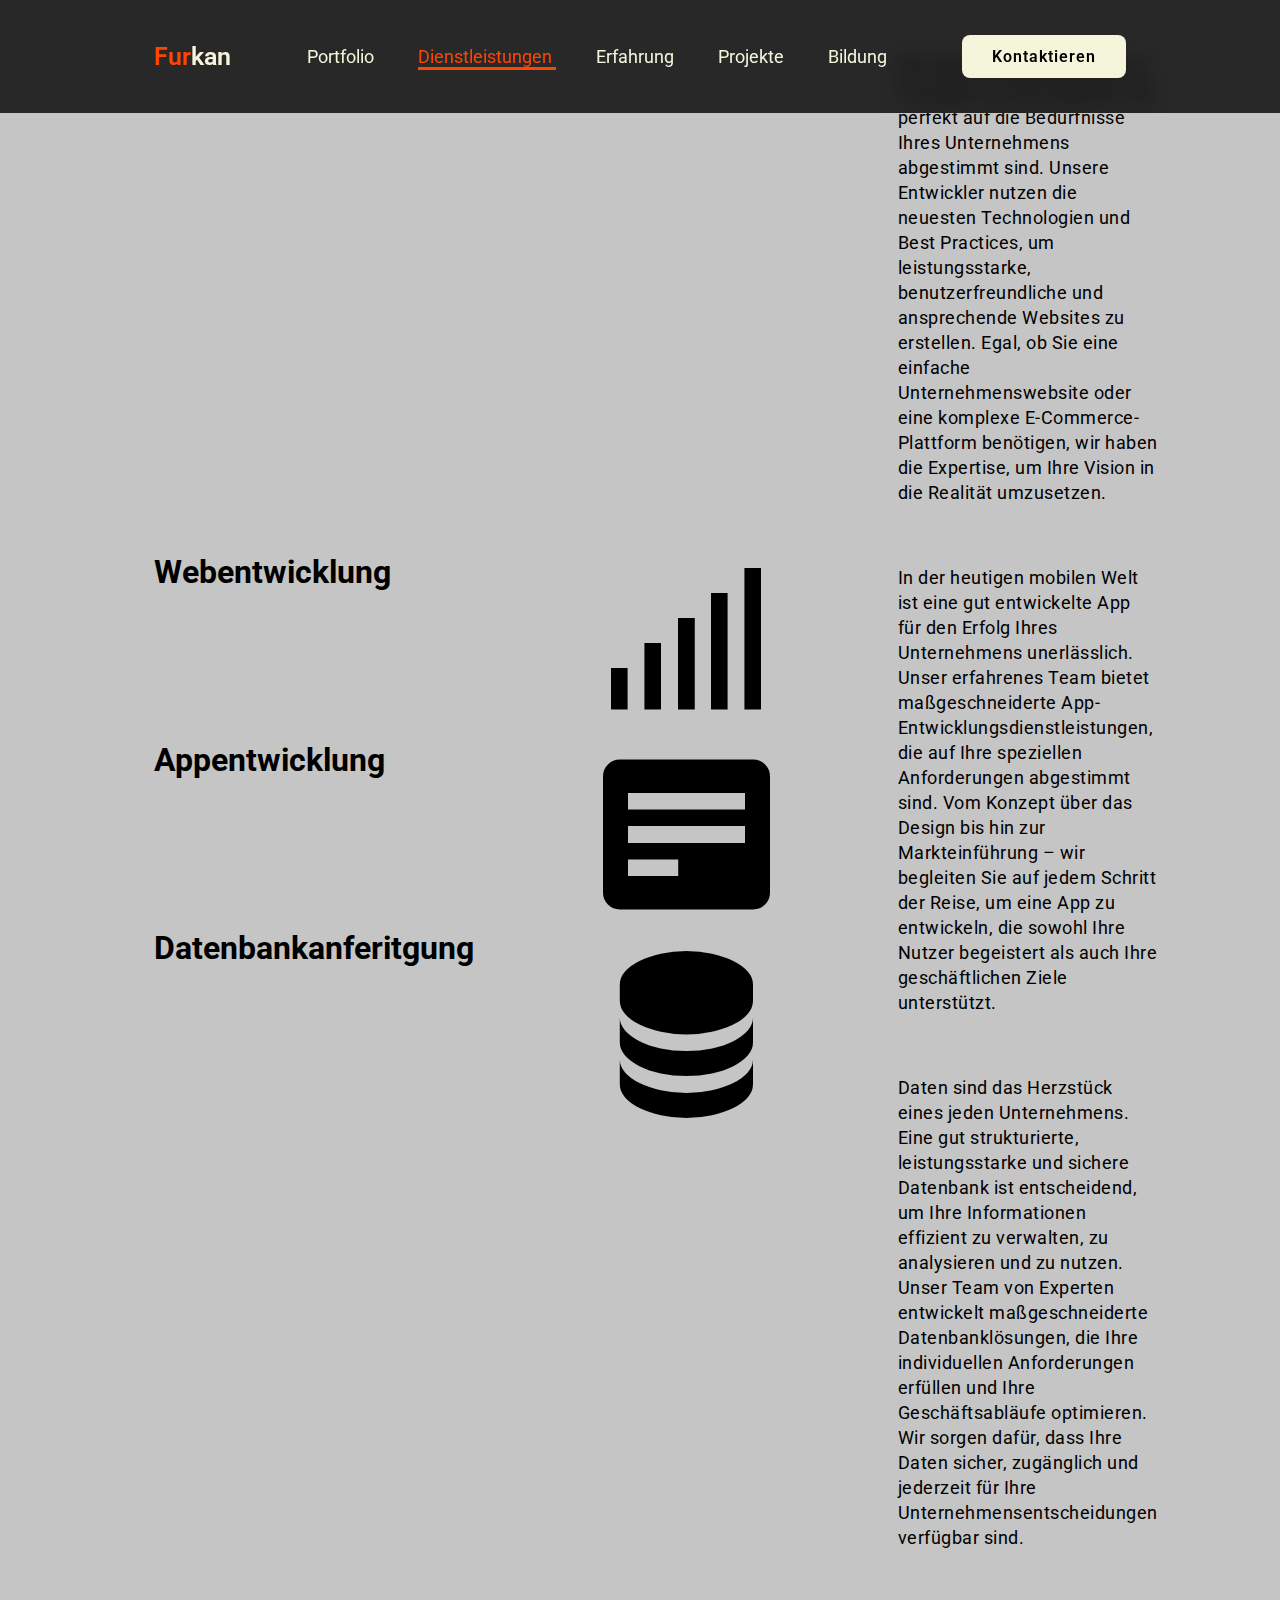
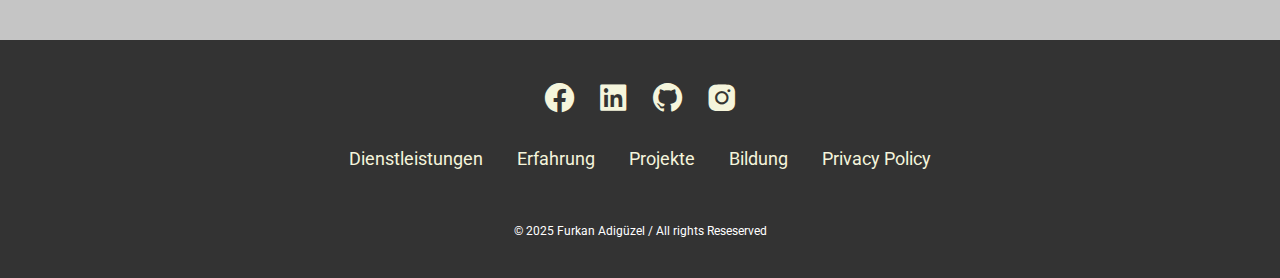
==== Dienstleistungen.html @ ccba1465 "Hinzufügung neuer Seite" ====
<html>
<head>
    <meta charset="UTF-8">
    <meta name="viewport" content="width=device-width, initial-scale=1.0">
    <title>Vorstellung</title>
    <link rel="stylesheet" href="DesignDienstleistung/Dienstleistung.css">
    <link rel="stylesheet" href="DesignMain/Footi.css">
    <link href='https://unpkg.com/boxicons@2.1.4/css/boxicons.min.css' rel='stylesheet'>  
    <link href="https://fonts.googleapis.com/css2?family=Roboto:ital,wght@0,100;0,300;0,400;0,500;0,700;0,900;1,100;1,300;1,400;1,500;1,700;1,900&display=swap" rel="stylesheet"> 
</head>

<body> 

 <header class="header">
        <a href="index.html" class="logo"> <span class="rest">Fur</span>kan</a>

        <nav class="navbar"> 
            <a href="index.html" > Portfolio </a>
            <a href="Dienstleistungen.html" class="active"> Dienstleistungen </a>
            <a href="#"> Erfahrung </a>
            <a href="#"> Projekte </a>
            <a href="#"> Bildung </a>
        </nav>
        <a href="#" class="Kontakt"> Kontaktieren</a>

 </header>

 <section class="Dienste">
    <div class="Titel">
        <h1> Webentwicklung </h1>
        <h1> Appentwicklung</h1>
        <h1> Datenbankanferitgung </h1>
    </div>

    <div class="Symbole">
        <a href="#"><i class='bx bx-signal-5' ></i></i></a>
        <a href="#"><i class='bx bxs-detail' ></i></i></a>
        <a href="#"><i class='bx bxs-data'></i></a>
    </div>




    <div class="Beschreibungen">
        <p> Wir bieten maßgeschneiderte Lösungen für Ihre Website, die perfekt auf die Bedürfnisse Ihres Unternehmens abgestimmt sind. Unsere Entwickler nutzen die neuesten Technologien und Best Practices, um leistungsstarke, benutzerfreundliche und ansprechende Websites zu erstellen. Egal, ob Sie eine einfache Unternehmenswebsite oder eine komplexe E-Commerce-Plattform benötigen, wir haben die Expertise, um Ihre Vision in die Realität umzusetzen.</p>
        <p> In der heutigen mobilen Welt ist eine gut entwickelte App für den Erfolg Ihres Unternehmens unerlässlich. Unser erfahrenes Team bietet maßgeschneiderte App-Entwicklungsdienstleistungen, die auf Ihre speziellen Anforderungen abgestimmt sind. Vom Konzept über das Design bis hin zur Markteinführung – wir begleiten Sie auf jedem Schritt der Reise, um eine App zu entwickeln, die sowohl Ihre Nutzer begeistert als auch Ihre geschäftlichen Ziele unterstützt.</p>
        <p>Daten sind das Herzstück eines jeden Unternehmens. Eine gut strukturierte, leistungsstarke und sichere Datenbank ist entscheidend, um Ihre Informationen effizient zu verwalten, zu analysieren und zu nutzen. Unser Team von Experten entwickelt maßgeschneiderte Datenbanklösungen, die Ihre individuellen Anforderungen erfüllen und Ihre Geschäftsabläufe optimieren. Wir sorgen dafür, dass Ihre Daten sicher, zugänglich und jederzeit für Ihre Unternehmensentscheidungen verfügbar sind.</p>
    </div>

 </section>

 <footer class="footer">

    <div class="Social">
        <a href="#"><i class='bx bxl-facebook-circle'></i></a>
        <a href="#"><i class='bx bxl-linkedin-square' ></i></a>
        <a href="#"><i class='bx bxl-github' ></i></a>
        <a href="#"><i class='bx bxl-instagram-alt' ></i></a>
    </div>

    <ul class="list">
        <li>
            <a href="#">Dienstleistungen</a>
        </li>

        <li>
            <a href="#">Erfahrung</a>
        </li>

        <li>
            <a href="#">Projekte</a>
        </li>

        <li>
            <a href="#">Bildung</a>
        </li>

        <li>
            <a href="#">Privacy Policy</a>
        </li>
    </ul>

    <p class="copyright"> © 2025 Furkan Adigüzel / All rights Reseserved</p>
    






</footer>




    

</body>
---- DesignDienstleistung/Dienstleistung.css ----
*{
    margin: 0;
    padding: 0;
    box-sizing: border-box;
    font-family: "Roboto", sans-serif;   
    text-decoration: none;
    list-style: none;
}

:root{
    --text-color: #f5f5dc;
    --orange-color: orangered;
    --background-color: rgba(0, 0, 0, 0.8);
}

.header{
    position: fixed;
    top: 0;
    left: 0;
    width: 100%;
    padding: 35px 12%;
    background: rgba(0, 0, 0, 0.8);
    backdrop-filter: blur(10px);
    display: flex;
    justify-content: space-between;
    align-items: center;
    z-index: 100;
}

.logo{
    font-size: 25px;
    color: var(--text-color);
    font-weight: 600;
    transition: 0.3 ease;
}

.logo:hover{
    color: var(--orange-color);
    text-shadow:  0 0 25px var(--orange-color);
    transform: scale(1.1);
}

.rest{
    color: var(--orange-color);
}

.navbar a{
    font-size: 18px;
    color: var(--text-color);
    font-weight: 500px;
    margin: 0 20px;
    border-bottom: 3px solid transparent;
    transition: 0.3s ease;
}

.navbar a:hover, .navbar a.active{
    color: var(--orange-color);
    border-bottom: 3px solid var(--orange-color);
}


.Kontakt{
    padding: 10px 28px;
    background-color: var(--text-color);
    color: black;
    border: 2px solid transparent;
    border-radius: 8px;
    font-size: 16px;
    letter-spacing: 1px;
    font-weight: 600;
    transition: 0.3s ease;
}

.Kontakt:hover{
    background-color: var(--orange-color);
    box-shadow: 0 0 25px var(--orange-color);
    color: var(--text-color);

}


.Dienste{
    width: 100%;
    min-height: 100vh;
    background-color: #c5c5c5;
    display: flex;
    align-items: center;
    gap: 7em;
    padding: 30px 12% 0;
    
}

.Dienste h1{
    margin-bottom: 150px;
}

.Beschreibungen{
    font-size: 18px;
    margin: 25px 0 30px;
    letter-spacing: 0.5px;
    line-height: 25px;
}

.Beschreibungen p{
    margin-bottom: 60px;
}

.Symbole a{
    font-size: 200px;
    color: black;
    width: 50px;
    height: 40px;
    line-height: 38px;
}



::-webkit-scrollbar{
    width: 15px;
    }
    
    ::-webkit-scrollbar-thumb{
        background-color: var(--text-color);
    }
    
    ::-webkit-scrollbar-track{
        background-color: var(--background-color);
        width: 50px;
    }
---- DesignMain/Footi.css ----
*{
    margin: 0;
    padding: 0;
    box-sizing: border-box;
    font-family: "Roboto", sans-serif;   
    text-decoration: none;
    list-style: none;
}

:root{
    --text-color: #f5f5dc;
    --orange-color: orangered;
    --background-color: rgba(0, 0, 0, 0.8);
}

.footer{
    background-color: var(--background-color);
    padding: 40px 0;


}

.social{
    text-align: center;
    padding-bottom: 25px;
    color: var(--text-color);
}

.social a{
    font-size: 35px;
    color: var(--text-color);
    width: 50px;
    display: inline-block;
    height: 40px;
    text-align: center;
    line-height: 38px;
}

.footer ul{
    font-size: 18px;
    margin-bottom: 0;
    margin-top: 0;
    padding: 0;
    text-align: center;
    line-height: 1.6;
}

.footer ul li a{
    color: var(--text-color);
    border-bottom: 3px solid transparent;
    transition: 0.3s ease;

}

.footer ul li a:hover{
    border-bottom: 3px solid var(--orange-color);
}

.footer ul li{
    display: inline-block;
    padding: 0 15px;
}

.copyright{

    margin-top: 50px;
    text-align: center;
    font-size: 12px;
    color: white;
}
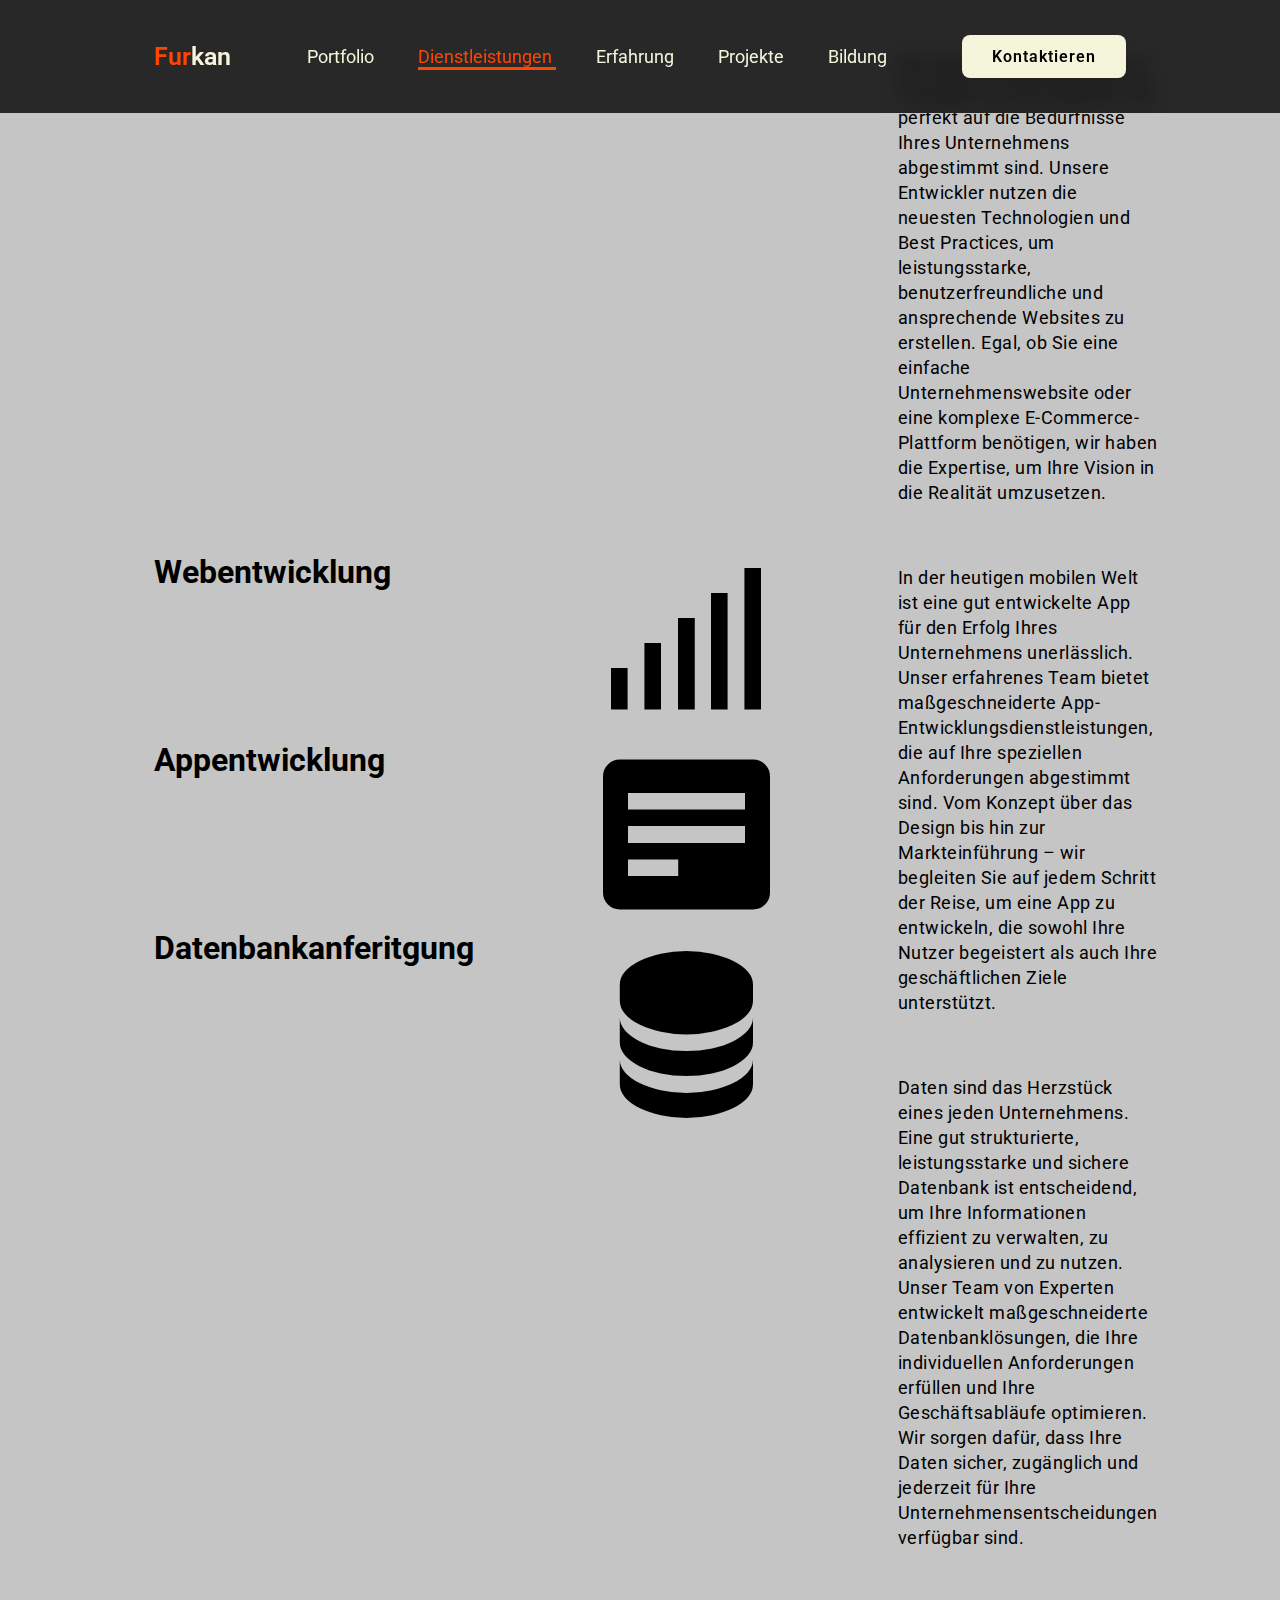
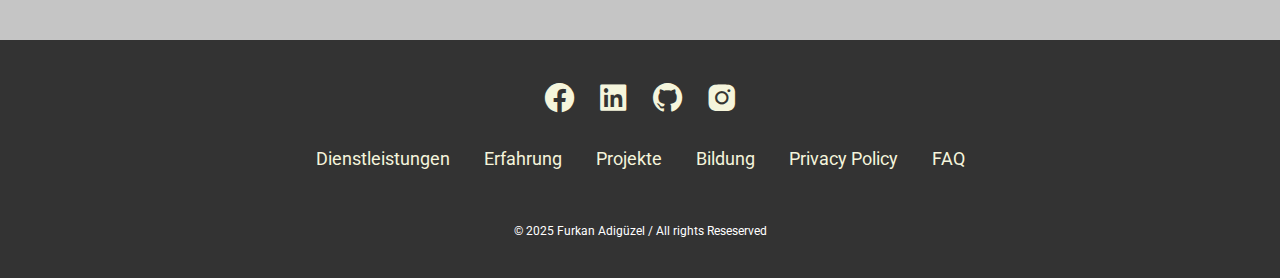
==== commit 03bfb100: "ergänzungern" ====
--- a/Dienstleistungen.html
+++ b/Dienstleistungen.html
@@ -2,7 +2,7 @@
 <head>
     <meta charset="UTF-8">
     <meta name="viewport" content="width=device-width, initial-scale=1.0">
-    <title>Vorstellung</title>
+    <title>Dinestleistung</title>
     <link rel="stylesheet" href="DesignDienstleistung/Dienstleistung.css">
     <link rel="stylesheet" href="DesignMain/Footi.css">
     <link href='https://unpkg.com/boxicons@2.1.4/css/boxicons.min.css' rel='stylesheet'>  
@@ -17,7 +17,7 @@
         <nav class="navbar"> 
             <a href="index.html" > Portfolio </a>
             <a href="Dienstleistungen.html" class="active"> Dienstleistungen </a>
-            <a href="#"> Erfahrung </a>
+            <a href="Erfahrung.html"> Erfahrung </a>
             <a href="#"> Projekte </a>
             <a href="#"> Bildung </a>
         </nav>
@@ -38,9 +38,6 @@
         <a href="#"><i class='bx bxs-data'></i></a>
     </div>
 
-
-
-
     <div class="Beschreibungen">
         <p> Wir bieten maßgeschneiderte Lösungen für Ihre Website, die perfekt auf die Bedürfnisse Ihres Unternehmens abgestimmt sind. Unsere Entwickler nutzen die neuesten Technologien und Best Practices, um leistungsstarke, benutzerfreundliche und ansprechende Websites zu erstellen. Egal, ob Sie eine einfache Unternehmenswebsite oder eine komplexe E-Commerce-Plattform benötigen, wir haben die Expertise, um Ihre Vision in die Realität umzusetzen.</p>
         <p> In der heutigen mobilen Welt ist eine gut entwickelte App für den Erfolg Ihres Unternehmens unerlässlich. Unser erfahrenes Team bietet maßgeschneiderte App-Entwicklungsdienstleistungen, die auf Ihre speziellen Anforderungen abgestimmt sind. Vom Konzept über das Design bis hin zur Markteinführung – wir begleiten Sie auf jedem Schritt der Reise, um eine App zu entwickeln, die sowohl Ihre Nutzer begeistert als auch Ihre geschäftlichen Ziele unterstützt.</p>
@@ -60,11 +57,11 @@
 
     <ul class="list">
         <li>
-            <a href="#">Dienstleistungen</a>
+            <a href="Dienstleistungen.html">Dienstleistungen</a>
         </li>
 
         <li>
-            <a href="#">Erfahrung</a>
+            <a href="Erfahrung.html">Erfahrung</a>
         </li>
 
         <li>
@@ -77,6 +74,9 @@
 
         <li>
             <a href="#">Privacy Policy</a>
+        </li>
+        <li>
+            <a href="#">FAQ</a>
         </li>
     </ul>
 
